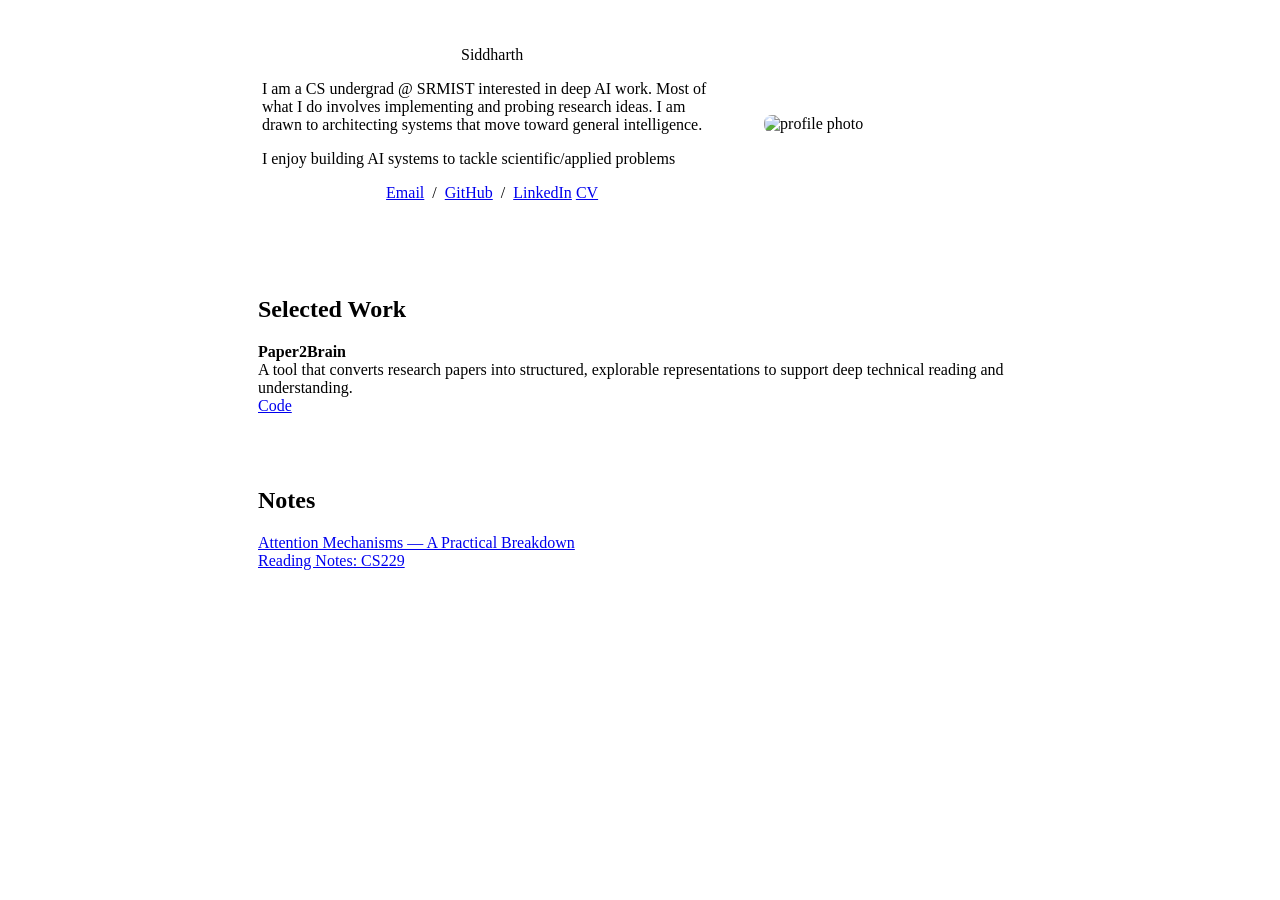
==== index.html @ 446a8a5c "Update index.html" ====
<!DOCTYPE HTML>
<html lang="en">
<head>
  <meta charset="UTF-8">
  <title>Siddharth</title>

  <meta name="viewport" content="width=device-width, initial-scale=1">
  <meta name="author" content="Siddharth">

  <link rel="shortcut icon" href="images/favicon/favicon.ico" type="image/x-icon">
  <link rel="stylesheet" type="text/css" href="stylesheet.css">
</head>

  
<body>
  <table style="width:100%;max-width:800px;margin:auto;border-collapse:separate;">
    <tr>
      <td style="padding:2.5%;width:63%;vertical-align:middle">
        <p class="name" style="text-align:center;">
          Siddharth
        </p>

        <p>
          I am a CS undergrad @ SRMIST interested in deep AI work.
          Most of what I do involves implementing and probing research ideas.
          I am drawn to architecting systems that move toward general intelligence.
        </p>

        <p>
          I enjoy building AI systems to tackle scientific/applied problems
        </p>

        <p style="text-align:center">
          <a href="mailto:sr5767@srmist.edu.in">Email</a> &nbsp;/&nbsp;
          <a href="https://github.com/Sid00867">GitHub</a> &nbsp;/&nbsp;
          <a href="https://www.linkedin.com/in/siddharth-r-7a298632a/">LinkedIn</a>
          <a href="https://linkedin.com/in/yourprofile">CV</a>
        </p>
      </td>

      <td style="padding:2.5%;width:37%;max-width:37%">
        <img src="images/profile.png"
             alt="profile photo"
             style="width:100%;max-width:100%;object-fit:cover;border-radius:8px;">
      </td>
    </tr>
  </table>

  <br>

  <table style="width:100%;max-width:800px;margin:auto;">
    <tr>
      <td style="padding:16px;vertical-align:middle">
        <h2>Selected Work</h2>

        <p>
          <b>Paper2Brain</b><br>
          A tool that converts research papers into structured, explorable representations
          to support deep technical reading and understanding.
          <br>
          <a href="https://github.com/Sid00867/Paper2Brain">Code</a>
        </p>

      </td>
    </tr>
  </table>

  <table style="width:100%;max-width:800px;margin:auto;">
    <tr>
      <td style="padding:16px;vertical-align:middle">
        <h2>Notes</h2>

        <p>
          <a href="#">Attention Mechanisms — A Practical Breakdown</a><br>
          <a href="#">Reading Notes: CS229</a>
        </p>
      </td>
    </tr>
  </table>
</body>
</html>
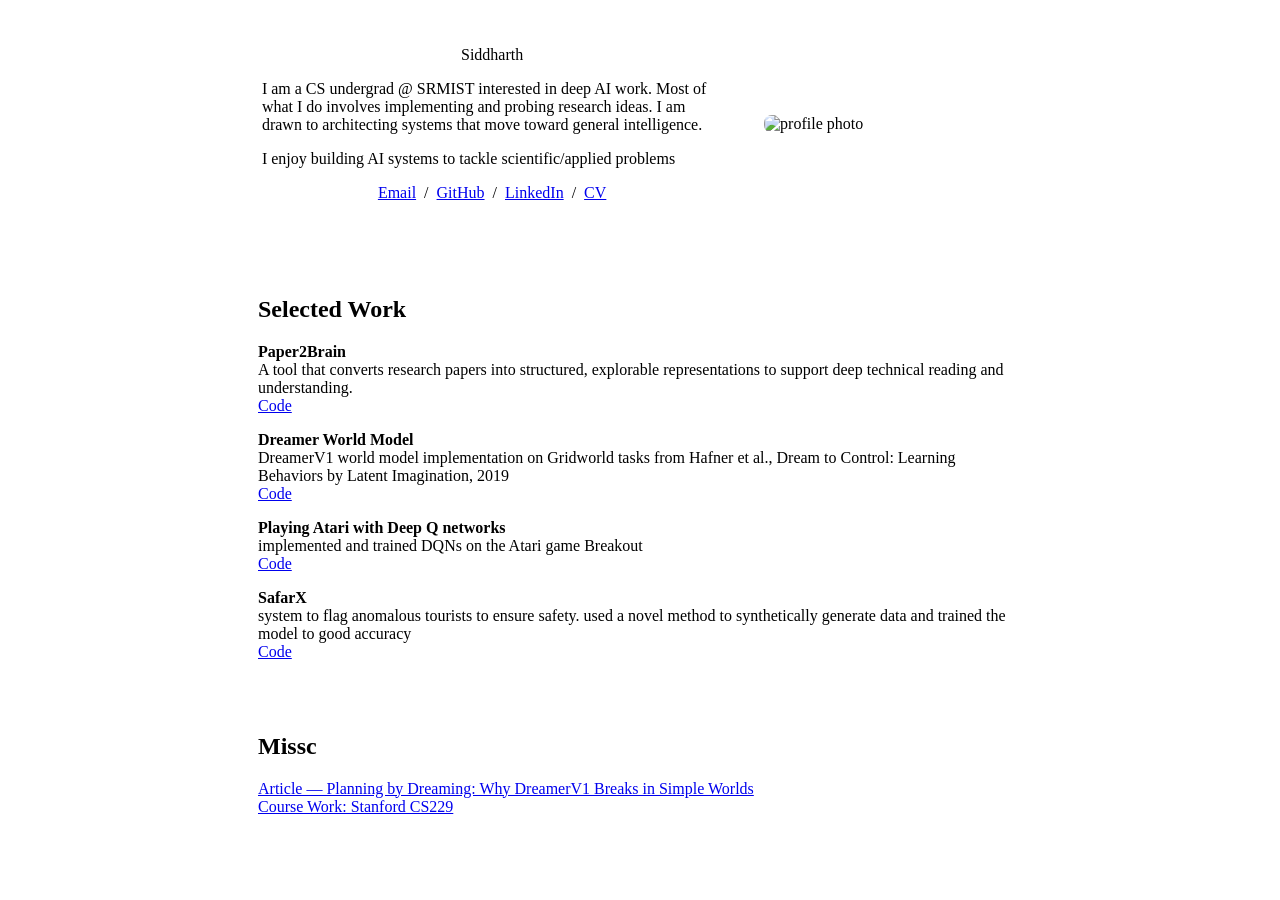
==== commit 2c1d9886: "Update project links and section title in index.html Added project descriptions and links for Dreame" ====
--- a/index.html
+++ b/index.html
@@ -33,7 +33,7 @@
         <p style="text-align:center">
           <a href="mailto:sr5767@srmist.edu.in">Email</a> &nbsp;/&nbsp;
           <a href="https://github.com/Sid00867">GitHub</a> &nbsp;/&nbsp;
-          <a href="https://www.linkedin.com/in/siddharth-r-7a298632a/">LinkedIn</a>
+          <a href="https://www.linkedin.com/in/siddharth-r-7a298632a/">LinkedIn</a> &nbsp;/&nbsp;
           <a href="https://linkedin.com/in/yourprofile">CV</a>
         </p>
       </td>
@@ -61,6 +61,28 @@
           <a href="https://github.com/Sid00867/Paper2Brain">Code</a>
         </p>
 
+        <p>
+          <b>Dreamer World Model</b><br>
+          DreamerV1 world model implementation on Gridworld tasks from Hafner et al., Dream to Control: Learning Behaviors by Latent Imagination, 2019
+          <br>
+          <a href="https://github.com/Sid00867/Dreamer-World-Model">Code</a>
+        </p>
+
+        <p>
+          <b>Playing Atari with Deep Q networks</b><br>
+          implemented and trained DQNs on the Atari game Breakout
+          <br>
+          <a href="https://github.com/Sid00867/Atari-with-DQN">Code</a>
+        </p>
+
+        <p>
+          <b>SafarX</b><br>
+          system to flag anomalous tourists to ensure safety. used a novel method to synthetically generate data and trained the model to good accuracy
+          <br>
+          <a href="https://github.com/Sid00867/Atari-with-DQN">Code</a>
+        </p>
+
+
       </td>
     </tr>
   </table>
@@ -68,11 +90,11 @@
   <table style="width:100%;max-width:800px;margin:auto;">
     <tr>
       <td style="padding:16px;vertical-align:middle">
-        <h2>Notes</h2>
-
+        <h2>Missc</h2>
         <p>
-          <a href="#">Attention Mechanisms — A Practical Breakdown</a><br>
-          <a href="#">Reading Notes: CS229</a>
+          <a href="https://medium.com/@siddhartharduino/planning-by-dreaming-why-dreamerv1-breaks-in-simple-worlds-64ef14acd82a">Article — Planning by Dreaming:
+Why DreamerV1 Breaks in Simple Worlds</a><br>
+          <a href="https://github.com/Sid00867/Stanford-CS229-Assignments">Course Work: Stanford CS229</a>
         </p>
       </td>
     </tr>
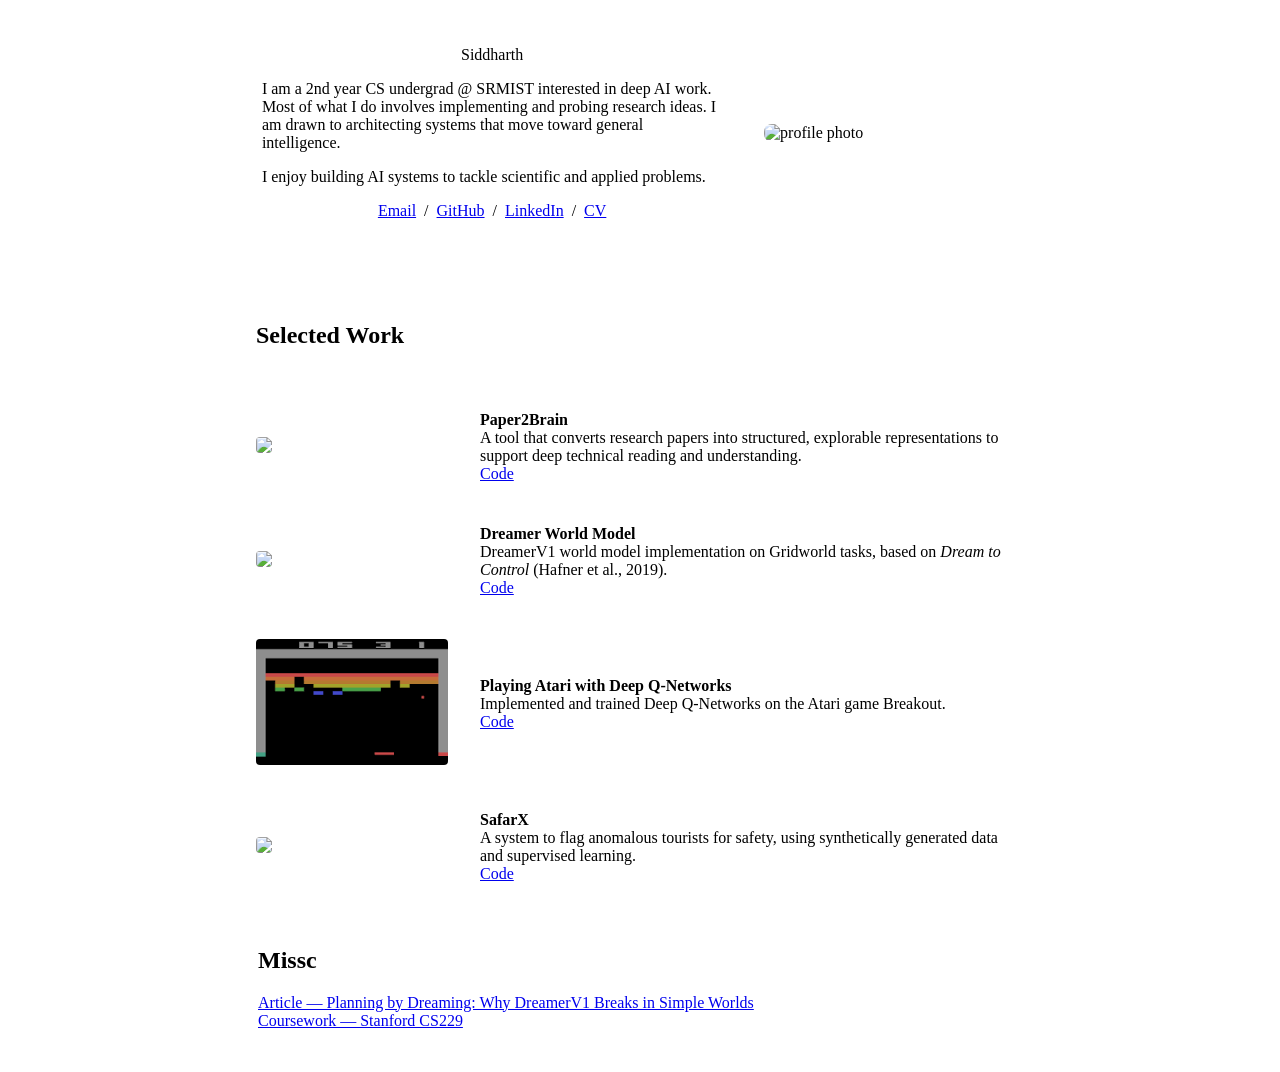
==== commit 4ed2bfa5: "Revise personal details and selected work section Updated personal information and project descripti" ====
--- a/index.html
+++ b/index.html
@@ -11,7 +11,6 @@
   <link rel="stylesheet" type="text/css" href="stylesheet.css">
 </head>
 
-  
 <body>
   <table style="width:100%;max-width:800px;margin:auto;border-collapse:separate;">
     <tr>
@@ -21,20 +20,20 @@
         </p>
 
         <p>
-          I am a CS undergrad @ SRMIST interested in deep AI work.
+          I am a 2nd year CS undergrad @ SRMIST interested in deep AI work.
           Most of what I do involves implementing and probing research ideas.
           I am drawn to architecting systems that move toward general intelligence.
         </p>
 
         <p>
-          I enjoy building AI systems to tackle scientific/applied problems
+          I enjoy building AI systems to tackle scientific and applied problems.
         </p>
 
         <p style="text-align:center">
           <a href="mailto:sr5767@srmist.edu.in">Email</a> &nbsp;/&nbsp;
           <a href="https://github.com/Sid00867">GitHub</a> &nbsp;/&nbsp;
           <a href="https://www.linkedin.com/in/siddharth-r-7a298632a/">LinkedIn</a> &nbsp;/&nbsp;
-          <a href="https://linkedin.com/in/yourprofile">CV</a>
+          <a href="#">CV</a>
         </p>
       </td>
 
@@ -48,41 +47,62 @@
 
   <br>
 
-  <table style="width:100%;max-width:800px;margin:auto;">
+  <!-- Selected Work -->
+  <table style="width:100%;max-width:800px;margin:auto;border-spacing:0 10px;">
     <tr>
-      <td style="padding:16px;vertical-align:middle">
+      <td colspan="2" style="padding:16px;">
         <h2>Selected Work</h2>
+      </td>
+    </tr>
 
-        <p>
-          <b>Paper2Brain</b><br>
-          A tool that converts research papers into structured, explorable representations
-          to support deep technical reading and understanding.
-          <br>
-          <a href="https://github.com/Sid00867/Paper2Brain">Code</a>
-        </p>
+    <tr>
+      <td style="padding:16px;width:28%;vertical-align:middle">
+        <img src="images/paper2brain.png" width="100%" style="border-radius:4px;">
+      </td>
+      <td style="padding:16px;width:72%;vertical-align:middle">
+        <b>Paper2Brain</b><br>
+        A tool that converts research papers into structured, explorable representations
+        to support deep technical reading and understanding.
+        <br>
+        <a href="https://github.com/Sid00867/Paper2Brain">Code</a>
+      </td>
+    </tr>
 
-        <p>
-          <b>Dreamer World Model</b><br>
-          DreamerV1 world model implementation on Gridworld tasks from Hafner et al., Dream to Control: Learning Behaviors by Latent Imagination, 2019
-          <br>
-          <a href="https://github.com/Sid00867/Dreamer-World-Model">Code</a>
-        </p>
+    <tr>
+      <td style="padding:16px;width:28%;vertical-align:middle">
+        <img src="images/dreamer.png" width="100%" style="border-radius:4px;">
+      </td>
+      <td style="padding:16px;width:72%;vertical-align:middle">
+        <b>Dreamer World Model</b><br>
+        DreamerV1 world model implementation on Gridworld tasks, based on
+        <em>Dream to Control</em> (Hafner et al., 2019).
+        <br>
+        <a href="https://github.com/Sid00867/Dreamer-World-Model">Code</a>
+      </td>
+    </tr>
 
-        <p>
-          <b>Playing Atari with Deep Q networks</b><br>
-          implemented and trained DQNs on the Atari game Breakout
-          <br>
-          <a href="https://github.com/Sid00867/Atari-with-DQN">Code</a>
-        </p>
+    <tr>
+      <td style="padding:16px;width:28%;vertical-align:middle">
+        <img src="images/dqn.png" width="100%" style="border-radius:4px;">
+      </td>
+      <td style="padding:16px;width:72%;vertical-align:middle">
+        <b>Playing Atari with Deep Q-Networks</b><br>
+        Implemented and trained Deep Q-Networks on the Atari game Breakout.
+        <br>
+        <a href="https://github.com/Sid00867/Atari-with-DQN">Code</a>
+      </td>
+    </tr>
 
-        <p>
-          <b>SafarX</b><br>
-          system to flag anomalous tourists to ensure safety. used a novel method to synthetically generate data and trained the model to good accuracy
-          <br>
-          <a href="https://github.com/Sid00867/Atari-with-DQN">Code</a>
-        </p>
-
-
+    <tr>
+      <td style="padding:16px;width:28%;vertical-align:middle">
+        <img src="images/safarx.png" width="100%" style="border-radius:4px;">
+      </td>
+      <td style="padding:16px;width:72%;vertical-align:middle">
+        <b>SafarX</b><br>
+        A system to flag anomalous tourists for safety, using synthetically generated data
+        and supervised learning.
+        <br>
+        <a href="https://github.com/Sid00867/safarX">Code</a>
       </td>
     </tr>
   </table>
@@ -92,9 +112,12 @@
       <td style="padding:16px;vertical-align:middle">
         <h2>Missc</h2>
         <p>
-          <a href="https://medium.com/@siddhartharduino/planning-by-dreaming-why-dreamerv1-breaks-in-simple-worlds-64ef14acd82a">Article — Planning by Dreaming:
-Why DreamerV1 Breaks in Simple Worlds</a><br>
-          <a href="https://github.com/Sid00867/Stanford-CS229-Assignments">Course Work: Stanford CS229</a>
+          <a href="https://medium.com/@siddhartharduino/planning-by-dreaming-why-dreamerv1-breaks-in-simple-worlds-64ef14acd82a">
+            Article — Planning by Dreaming: Why DreamerV1 Breaks in Simple Worlds
+          </a><br>
+          <a href="https://github.com/Sid00867/Stanford-CS229-Assignments">
+            Coursework — Stanford CS229
+          </a>
         </p>
       </td>
     </tr>
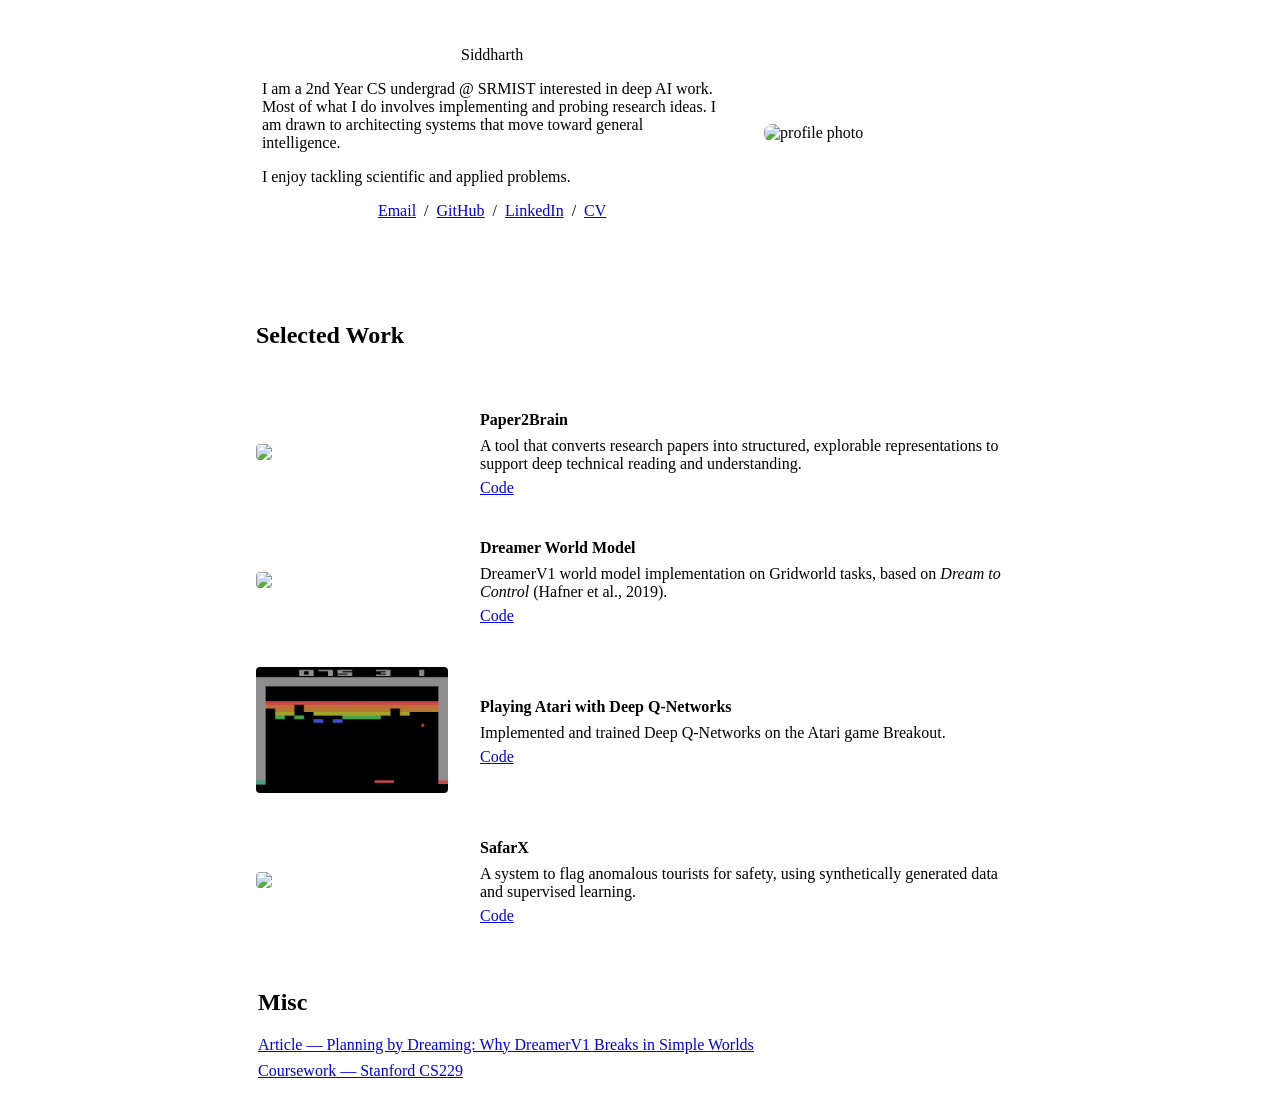
==== commit f7c7acc6: "Refine text and formatting in index.html Updated text for clarity and improved formatting in project" ====
--- a/index.html
+++ b/index.html
@@ -12,6 +12,7 @@
 </head>
 
 <body>
+  <!-- Header -->
   <table style="width:100%;max-width:800px;margin:auto;border-collapse:separate;">
     <tr>
       <td style="padding:2.5%;width:63%;vertical-align:middle">
@@ -20,13 +21,13 @@
         </p>
 
         <p>
-          I am a 2nd year CS undergrad @ SRMIST interested in deep AI work.
+          I am a 2nd Year CS undergrad @ SRMIST interested in deep AI work.
           Most of what I do involves implementing and probing research ideas.
           I am drawn to architecting systems that move toward general intelligence.
         </p>
 
         <p>
-          I enjoy building AI systems to tackle scientific and applied problems.
+          I enjoy tackling scientific and applied problems.
         </p>
 
         <p style="text-align:center">
@@ -55,66 +56,95 @@
       </td>
     </tr>
 
+    <!-- Paper2Brain -->
     <tr>
       <td style="padding:16px;width:28%;vertical-align:middle">
         <img src="images/paper2brain.png" width="100%" style="border-radius:4px;">
       </td>
       <td style="padding:16px;width:72%;vertical-align:middle">
-        <b>Paper2Brain</b><br>
-        A tool that converts research papers into structured, explorable representations
-        to support deep technical reading and understanding.
-        <br>
-        <a href="https://github.com/Sid00867/Paper2Brain">Code</a>
+        <b>Paper2Brain</b>
+
+        <p style="margin:8px 0 6px 0;">
+          A tool that converts research papers into structured, explorable representations
+          to support deep technical reading and understanding.
+        </p>
+
+        <p style="margin:0;">
+          <a href="https://github.com/Sid00867/Paper2Brain">Code</a>
+        </p>
       </td>
     </tr>
 
+    <!-- Dreamer -->
     <tr>
       <td style="padding:16px;width:28%;vertical-align:middle">
         <img src="images/dreamer.png" width="100%" style="border-radius:4px;">
       </td>
       <td style="padding:16px;width:72%;vertical-align:middle">
-        <b>Dreamer World Model</b><br>
-        DreamerV1 world model implementation on Gridworld tasks, based on
-        <em>Dream to Control</em> (Hafner et al., 2019).
-        <br>
-        <a href="https://github.com/Sid00867/Dreamer-World-Model">Code</a>
+        <b>Dreamer World Model</b>
+
+        <p style="margin:8px 0 6px 0;">
+          DreamerV1 world model implementation on Gridworld tasks, based on
+          <em>Dream to Control</em> (Hafner et al., 2019).
+        </p>
+
+        <p style="margin:0;">
+          <a href="https://github.com/Sid00867/Dreamer-World-Model">Code</a>
+        </p>
       </td>
     </tr>
 
+    <!-- DQN -->
     <tr>
       <td style="padding:16px;width:28%;vertical-align:middle">
         <img src="images/dqn.png" width="100%" style="border-radius:4px;">
       </td>
       <td style="padding:16px;width:72%;vertical-align:middle">
-        <b>Playing Atari with Deep Q-Networks</b><br>
-        Implemented and trained Deep Q-Networks on the Atari game Breakout.
-        <br>
-        <a href="https://github.com/Sid00867/Atari-with-DQN">Code</a>
+        <b>Playing Atari with Deep Q-Networks</b>
+
+        <p style="margin:8px 0 6px 0;">
+          Implemented and trained Deep Q-Networks on the Atari game Breakout.
+        </p>
+
+        <p style="margin:0;">
+          <a href="https://github.com/Sid00867/Atari-with-DQN">Code</a>
+        </p>
       </td>
     </tr>
 
+    <!-- SafarX -->
     <tr>
       <td style="padding:16px;width:28%;vertical-align:middle">
         <img src="images/safarx.png" width="100%" style="border-radius:4px;">
       </td>
       <td style="padding:16px;width:72%;vertical-align:middle">
-        <b>SafarX</b><br>
-        A system to flag anomalous tourists for safety, using synthetically generated data
-        and supervised learning.
-        <br>
-        <a href="https://github.com/Sid00867/safarX">Code</a>
+        <b>SafarX</b>
+
+        <p style="margin:8px 0 6px 0;">
+          A system to flag anomalous tourists for safety, using synthetically generated
+          data and supervised learning.
+        </p>
+
+        <p style="margin:0;">
+          <a href="https://github.com/Sid00867/safarX">Code</a>
+        </p>
       </td>
     </tr>
   </table>
 
+  <!-- Misc -->
   <table style="width:100%;max-width:800px;margin:auto;">
     <tr>
       <td style="padding:16px;vertical-align:middle">
-        <h2>Missc</h2>
-        <p>
+        <h2>Misc</h2>
+
+        <p style="margin:8px 0;">
           <a href="https://medium.com/@siddhartharduino/planning-by-dreaming-why-dreamerv1-breaks-in-simple-worlds-64ef14acd82a">
             Article — Planning by Dreaming: Why DreamerV1 Breaks in Simple Worlds
-          </a><br>
+          </a>
+        </p>
+
+        <p style="margin:0;">
           <a href="https://github.com/Sid00867/Stanford-CS229-Assignments">
             Coursework — Stanford CS229
           </a>
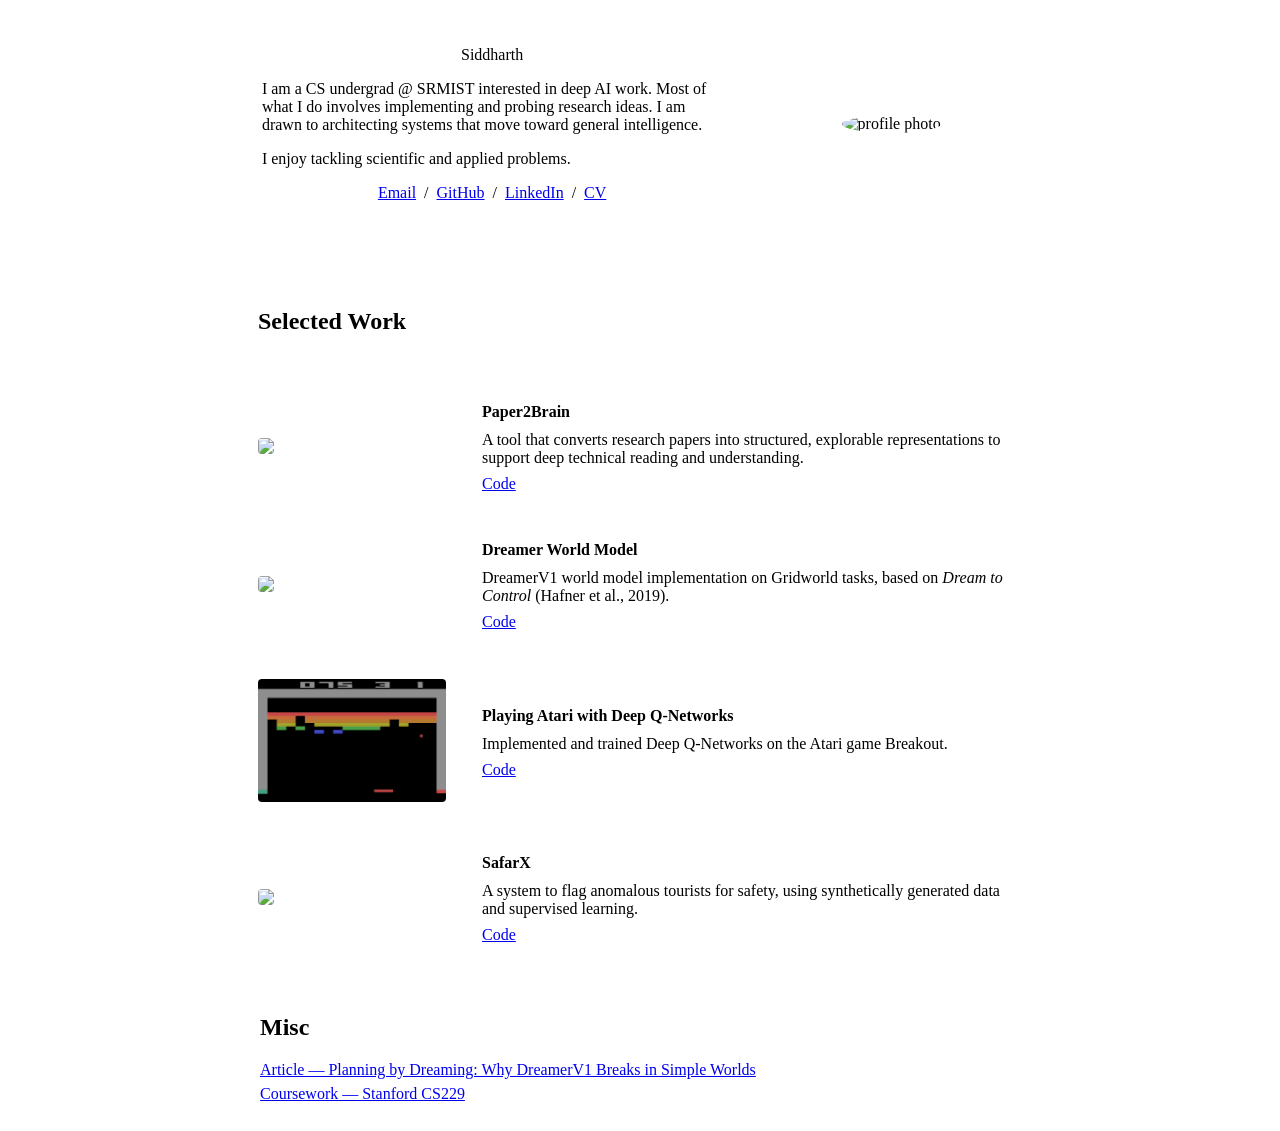
==== commit 44b7ec12: "Refine text and styles in index.html Updated various text and styling elements for improved presenta" ====
--- a/index.html
+++ b/index.html
@@ -21,7 +21,7 @@
         </p>
 
         <p>
-          I am a 2nd Year CS undergrad @ SRMIST interested in deep AI work.
+          I am a CS undergrad @ SRMIST interested in deep AI work.
           Most of what I do involves implementing and probing research ideas.
           I am drawn to architecting systems that move toward general intelligence.
         </p>
@@ -38,10 +38,16 @@
         </p>
       </td>
 
-      <td style="padding:2.5%;width:37%;max-width:37%">
+      <td style="padding:2.5%;width:37%;max-width:37%;text-align:center">
         <img src="images/profile.png"
              alt="profile photo"
-             style="width:100%;max-width:100%;object-fit:cover;border-radius:8px;">
+             style="
+               width:85%;
+               max-width:260px;
+               aspect-ratio:1/1;
+               object-fit:cover;
+               border-radius:50%;
+             ">
       </td>
     </tr>
   </table>
@@ -49,22 +55,22 @@
   <br>
 
   <!-- Selected Work -->
-  <table style="width:100%;max-width:800px;margin:auto;border-spacing:0 10px;">
+  <table style="width:100%;max-width:800px;margin:auto;border-spacing:0 12px;">
     <tr>
-      <td colspan="2" style="padding:16px;">
+      <td colspan="2" style="padding:18px;">
         <h2>Selected Work</h2>
       </td>
     </tr>
 
     <!-- Paper2Brain -->
     <tr>
-      <td style="padding:16px;width:28%;vertical-align:middle">
+      <td style="padding:18px;width:28%;vertical-align:middle">
         <img src="images/paper2brain.png" width="100%" style="border-radius:4px;">
       </td>
-      <td style="padding:16px;width:72%;vertical-align:middle">
+      <td style="padding:18px;width:72%;vertical-align:middle">
         <b>Paper2Brain</b>
 
-        <p style="margin:8px 0 6px 0;">
+        <p style="margin:10px 0 8px 0;">
           A tool that converts research papers into structured, explorable representations
           to support deep technical reading and understanding.
         </p>
@@ -77,13 +83,13 @@
 
     <!-- Dreamer -->
     <tr>
-      <td style="padding:16px;width:28%;vertical-align:middle">
+      <td style="padding:18px;width:28%;vertical-align:middle">
         <img src="images/dreamer.png" width="100%" style="border-radius:4px;">
       </td>
-      <td style="padding:16px;width:72%;vertical-align:middle">
+      <td style="padding:18px;width:72%;vertical-align:middle">
         <b>Dreamer World Model</b>
 
-        <p style="margin:8px 0 6px 0;">
+        <p style="margin:10px 0 8px 0;">
           DreamerV1 world model implementation on Gridworld tasks, based on
           <em>Dream to Control</em> (Hafner et al., 2019).
         </p>
@@ -96,13 +102,13 @@
 
     <!-- DQN -->
     <tr>
-      <td style="padding:16px;width:28%;vertical-align:middle">
+      <td style="padding:18px;width:28%;vertical-align:middle">
         <img src="images/dqn.png" width="100%" style="border-radius:4px;">
       </td>
-      <td style="padding:16px;width:72%;vertical-align:middle">
+      <td style="padding:18px;width:72%;vertical-align:middle">
         <b>Playing Atari with Deep Q-Networks</b>
 
-        <p style="margin:8px 0 6px 0;">
+        <p style="margin:10px 0 8px 0;">
           Implemented and trained Deep Q-Networks on the Atari game Breakout.
         </p>
 
@@ -114,13 +120,13 @@
 
     <!-- SafarX -->
     <tr>
-      <td style="padding:16px;width:28%;vertical-align:middle">
+      <td style="padding:18px;width:28%;vertical-align:middle">
         <img src="images/safarx.png" width="100%" style="border-radius:4px;">
       </td>
-      <td style="padding:16px;width:72%;vertical-align:middle">
+      <td style="padding:18px;width:72%;vertical-align:middle">
         <b>SafarX</b>
 
-        <p style="margin:8px 0 6px 0;">
+        <p style="margin:10px 0 8px 0;">
           A system to flag anomalous tourists for safety, using synthetically generated
           data and supervised learning.
         </p>
@@ -135,10 +141,10 @@
   <!-- Misc -->
   <table style="width:100%;max-width:800px;margin:auto;">
     <tr>
-      <td style="padding:16px;vertical-align:middle">
+      <td style="padding:18px;vertical-align:middle">
         <h2>Misc</h2>
 
-        <p style="margin:8px 0;">
+        <p style="margin:10px 0 6px 0;">
           <a href="https://medium.com/@siddhartharduino/planning-by-dreaming-why-dreamerv1-breaks-in-simple-worlds-64ef14acd82a">
             Article — Planning by Dreaming: Why DreamerV1 Breaks in Simple Worlds
           </a>
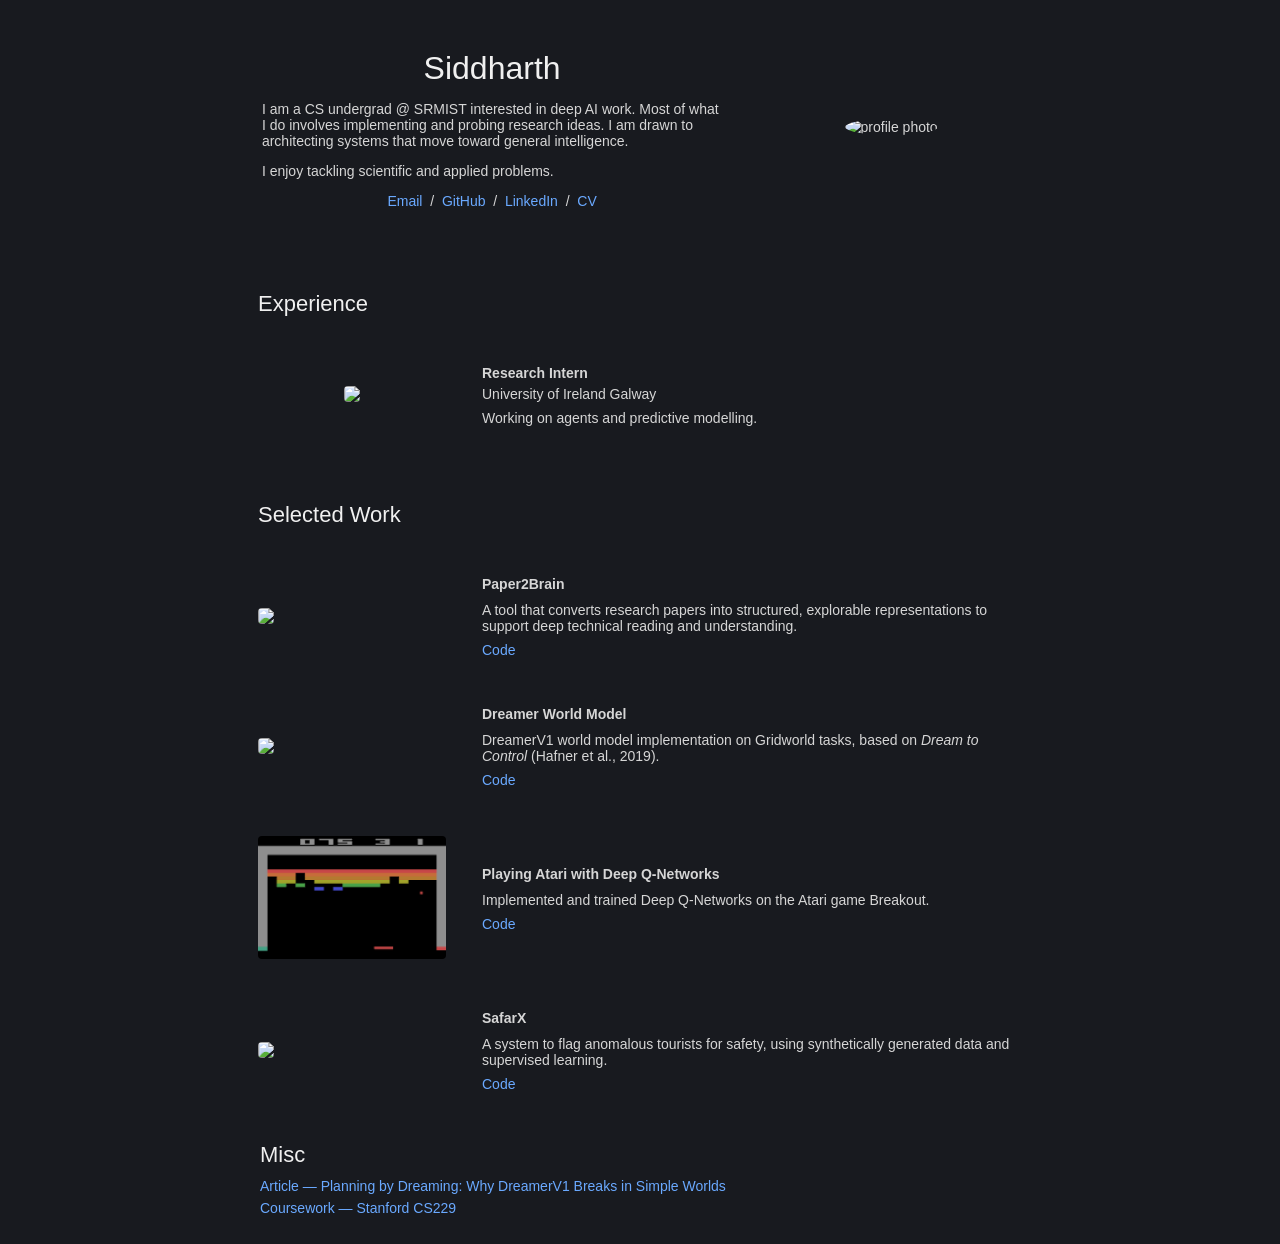
==== commit 160f5522: "Add Experience section with Research Intern role at University of Ireland Galway" ====
--- a/index.html
+++ b/index.html
@@ -34,7 +34,7 @@
           <a href="mailto:sr5767@srmist.edu.in">Email</a> &nbsp;/&nbsp;
           <a href="https://github.com/Sid00867">GitHub</a> &nbsp;/&nbsp;
           <a href="https://www.linkedin.com/in/siddharth-r-7a298632a/">LinkedIn</a> &nbsp;/&nbsp;
-          <a href="#">CV</a>
+          <a href="data/CV.pdf">CV</a>
         </p>
       </td>
 
@@ -44,10 +44,37 @@
              style="
                width:85%;
                max-width:260px;
-               aspect-ratio:1/1;
+               aspect-ratio:1 / 1;
                object-fit:cover;
+               object-position:50% 10%;
                border-radius:50%;
              ">
+      </td>
+    </tr>
+  </table>
+
+  <br>
+
+  <!-- Experience -->
+  <table style="width:100%;max-width:800px;margin:auto;border-spacing:0 12px;">
+    <tr>
+      <td colspan="2" style="padding:18px;">
+        <h2>Experience</h2>
+      </td>
+    </tr>
+
+    <tr>
+      <td style="padding:18px;width:28%;vertical-align:middle;text-align:center">
+        <img src="images/uigalway-logo.png" width="100%" style="border-radius:4px;max-width:120px;">
+      </td>
+      <td style="padding:18px;width:72%;vertical-align:middle">
+        <b>Research Intern</b>
+        <p style="margin:5px 0 8px 0;">
+          University of Ireland Galway
+        </p>
+        <p style="margin:0;">
+          Working on agents and predictive modelling.
+        </p>
       </td>
     </tr>
   </table>
@@ -62,75 +89,63 @@
       </td>
     </tr>
 
-    <!-- Paper2Brain -->
     <tr>
       <td style="padding:18px;width:28%;vertical-align:middle">
         <img src="images/paper2brain.png" width="100%" style="border-radius:4px;">
       </td>
       <td style="padding:18px;width:72%;vertical-align:middle">
         <b>Paper2Brain</b>
-
         <p style="margin:10px 0 8px 0;">
           A tool that converts research papers into structured, explorable representations
           to support deep technical reading and understanding.
         </p>
-
         <p style="margin:0;">
           <a href="https://github.com/Sid00867/Paper2Brain">Code</a>
         </p>
       </td>
     </tr>
 
-    <!-- Dreamer -->
     <tr>
       <td style="padding:18px;width:28%;vertical-align:middle">
         <img src="images/dreamer.png" width="100%" style="border-radius:4px;">
       </td>
       <td style="padding:18px;width:72%;vertical-align:middle">
         <b>Dreamer World Model</b>
-
         <p style="margin:10px 0 8px 0;">
           DreamerV1 world model implementation on Gridworld tasks, based on
           <em>Dream to Control</em> (Hafner et al., 2019).
         </p>
-
         <p style="margin:0;">
           <a href="https://github.com/Sid00867/Dreamer-World-Model">Code</a>
         </p>
       </td>
     </tr>
 
-    <!-- DQN -->
     <tr>
       <td style="padding:18px;width:28%;vertical-align:middle">
         <img src="images/dqn.png" width="100%" style="border-radius:4px;">
       </td>
       <td style="padding:18px;width:72%;vertical-align:middle">
         <b>Playing Atari with Deep Q-Networks</b>
-
         <p style="margin:10px 0 8px 0;">
           Implemented and trained Deep Q-Networks on the Atari game Breakout.
         </p>
-
         <p style="margin:0;">
           <a href="https://github.com/Sid00867/Atari-with-DQN">Code</a>
         </p>
       </td>
     </tr>
 
-    <!-- SafarX -->
     <tr>
       <td style="padding:18px;width:28%;vertical-align:middle">
         <img src="images/safarx.png" width="100%" style="border-radius:4px;">
       </td>
       <td style="padding:18px;width:72%;vertical-align:middle">
         <b>SafarX</b>
-
         <p style="margin:10px 0 8px 0;">
           A system to flag anomalous tourists for safety, using synthetically generated
           data and supervised learning.
         </p>
-
         <p style="margin:0;">
           <a href="https://github.com/Sid00867/safarX">Code</a>
         </p>
--- a/stylesheet.css
+++ b/stylesheet.css
@@ -0,0 +1,171 @@
+/* latin-ext */
+@font-face {
+  font-family: 'Lato';
+  font-style: italic;
+  font-weight: 400;
+  src: local('Lato Italic'), local('Lato-Italic'), url(https://fonts.gstatic.com/s/lato/v15/S6u8w4BMUTPHjxsAUi-qNiXg7eU0.woff2) format('woff2');
+  unicode-range: U+0100-024F, U+0259, U+1E00-1EFF, U+2020, U+20A0-20AB, U+20AD-20CF, U+2113, U+2C60-2C7F, U+A720-A7FF;
+}
+/* latin */
+@font-face {
+  font-family: 'Lato';
+  font-style: italic;
+  font-weight: 400;
+  src: local('Lato Italic'), local('Lato-Italic'), url(https://fonts.gstatic.com/s/lato/v15/S6u8w4BMUTPHjxsAXC-qNiXg7Q.woff2) format('woff2');
+  unicode-range: U+0000-00FF, U+0131, U+0152-0153, U+02BB-02BC, U+02C6, U+02DA, U+02DC, U+2000-206F, U+2074, U+20AC, U+2122, U+2191, U+2193, U+2212, U+2215, U+FEFF, U+FFFD;
+}
+/* latin-ext */
+@font-face {
+  font-family: 'Lato';
+  font-style: italic;
+  font-weight: 700;
+  src: local('Lato Bold Italic'), local('Lato-BoldItalic'), url(https://fonts.gstatic.com/s/lato/v15/S6u_w4BMUTPHjxsI5wq_FQftx9897sxZ.woff2) format('woff2');
+  unicode-range: U+0100-024F, U+0259, U+1E00-1EFF, U+2020, U+20A0-20AB, U+20AD-20CF, U+2113, U+2C60-2C7F, U+A720-A7FF;
+}
+/* latin */
+@font-face {
+  font-family: 'Lato';
+  font-style: italic;
+  font-weight: 700;
+  src: local('Lato Bold Italic'), local('Lato-BoldItalic'), url(https://fonts.gstatic.com/s/lato/v15/S6u_w4BMUTPHjxsI5wq_Gwftx9897g.woff2) format('woff2');
+  unicode-range: U+0000-00FF, U+0131, U+0152-0153, U+02BB-02BC, U+02C6, U+02DA, U+02DC, U+2000-206F, U+2074, U+20AC, U+2122, U+2191, U+2193, U+2212, U+2215, U+FEFF, U+FFFD;
+}
+/* latin-ext */
+@font-face {
+  font-family: 'Lato';
+  font-style: normal;
+  font-weight: 400;
+  src: local('Lato Regular'), local('Lato-Regular'), url(https://fonts.gstatic.com/s/lato/v15/S6uyw4BMUTPHjxAwXiWtFCfQ7A.woff2) format('woff2');
+  unicode-range: U+0100-024F, U+0259, U+1E00-1EFF, U+2020, U+20A0-20AB, U+20AD-20CF, U+2113, U+2C60-2C7F, U+A720-A7FF;
+}
+/* latin */
+@font-face {
+  font-family: 'Lato';
+  font-style: normal;
+  font-weight: 400;
+  src: local('Lato Regular'), local('Lato-Regular'), url(https://fonts.gstatic.com/s/lato/v15/S6uyw4BMUTPHjx4wXiWtFCc.woff2) format('woff2');
+  unicode-range: U+0000-00FF, U+0131, U+0152-0153, U+02BB-02BC, U+02C6, U+02DA, U+02DC, U+2000-206F, U+2074, U+20AC, U+2122, U+2191, U+2193, U+2212, U+2215, U+FEFF, U+FFFD;
+}
+/* latin-ext */
+@font-face {
+  font-family: 'Lato';
+  font-style: normal;
+  font-weight: 700;
+  src: local('Lato Bold'), local('Lato-Bold'), url(https://fonts.gstatic.com/s/lato/v15/S6u9w4BMUTPHh6UVSwaPGQ3q5d0N7w.woff2) format('woff2');
+  unicode-range: U+0100-024F, U+0259, U+1E00-1EFF, U+2020, U+20A0-20AB, U+20AD-20CF, U+2113, U+2C60-2C7F, U+A720-A7FF;
+}
+/* latin */
+@font-face {
+  font-family: 'Lato';
+  font-style: normal;
+  font-weight: 700;
+  src: local('Lato Bold'), local('Lato-Bold'), url(https://fonts.gstatic.com/s/lato/v15/S6u9w4BMUTPHh6UVSwiPGQ3q5d0.woff2) format('woff2');
+  unicode-range: U+0000-00FF, U+0131, U+0152-0153, U+02BB-02BC, U+02C6, U+02DA, U+02DC, U+2000-206F, U+2074, U+20AC, U+2122, U+2191, U+2193, U+2212, U+2215, U+FEFF, U+FFFD;
+}
+
+a {
+  color: #1772d0;
+  text-decoration: none;
+}
+
+a:focus,
+a:hover {
+  color: #f09228;
+  text-decoration: none;
+}
+
+body,
+td,
+th,
+tr,
+p,
+a {
+  font-family: 'Lato', Verdana, Helvetica, sans-serif;
+  font-size: 14px;
+}
+
+strong {
+  font-family: 'Lato', Verdana, Helvetica, sans-serif;
+  font-size: 14px;
+}
+
+h2 {
+  margin: 0;
+  font-weight: normal;
+  font-family: 'Lato', Verdana, Helvetica, sans-serif;
+  font-size: 22px;
+}
+
+.papertitle {
+  font-family: 'Lato', Verdana, Helvetica, sans-serif;
+  font-size: 14px;
+  font-weight: 700;
+}
+
+.name {
+  padding-top: 20px;
+  margin: 0;
+  font-family: 'Lato', Verdana, Helvetica, sans-serif;
+  font-size: 32px;
+}
+
+.one {
+  width: 160px;
+  height: 160px;
+  position: relative;
+}
+
+.two {
+  width: 160px;
+  height: 160px;
+  position: absolute;
+  transition: opacity .2s ease-in-out;
+  -moz-transition: opacity .2s ease-in-out;
+  -webkit-transition: opacity .2s ease-in-out;
+}
+
+.fade {
+  transition: opacity .2s ease-in-out;
+  -moz-transition: opacity .2s ease-in-out;
+  -webkit-transition: opacity .2s ease-in-out;
+}
+
+span.highlight {
+  background-color: #ffffd0;
+}
+
+.colored-box {
+    color: black;
+    padding: 20px;
+    display: inline-block;
+    border-radius: 10px;
+}
+
+
+/* ---------- Dark Theme Override ---------- */
+
+/* ---------- Soft Dark Theme (Academic) ---------- */
+
+body {
+  background-color: #181a1f;   /* soft charcoal, not black */
+  color: #d6d6d6;              /* light gray text */
+}
+
+a {
+  color: #6aa9ff;              /* muted blue */
+}
+
+a:hover,
+a:focus {
+  color: #f2a365;              /* warm accent */
+}
+
+h2,
+.name {
+  color: #f0f0f0;              /* slightly brighter headings */
+}
+
+span.highlight {
+  background-color: #2a2e36;
+}
+
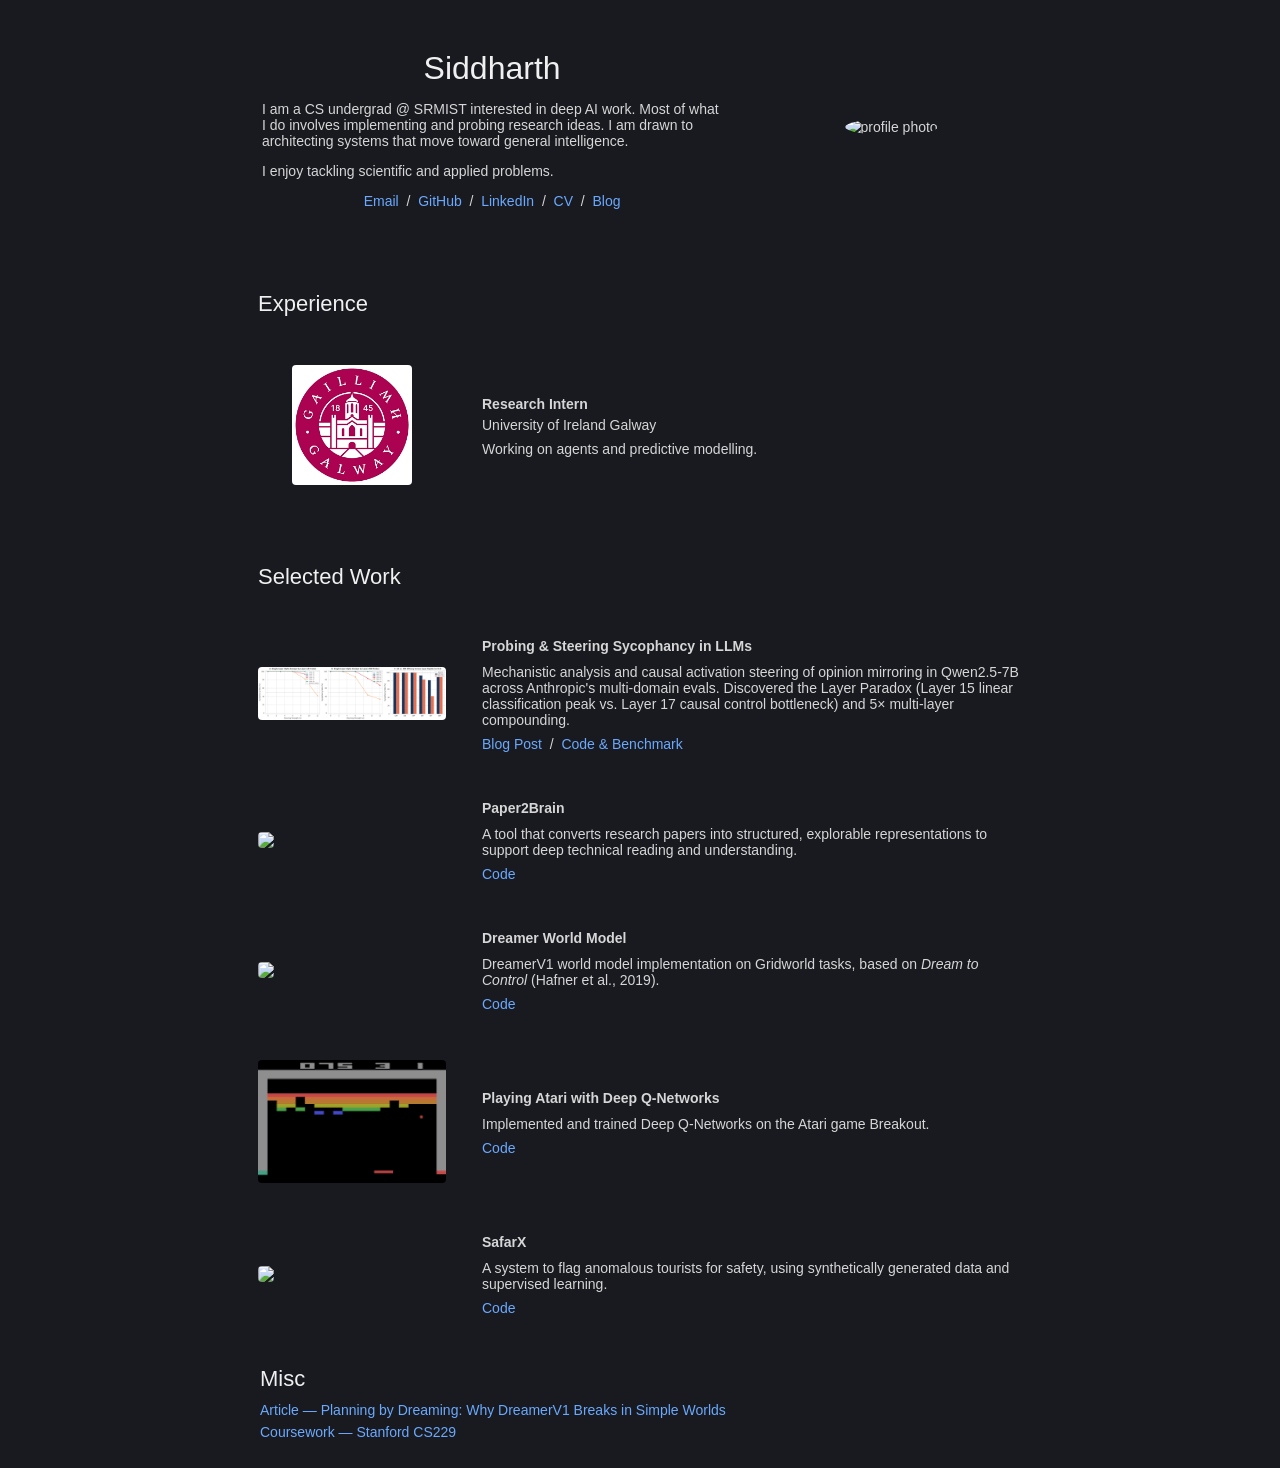
==== commit 8fec9d1c: "feat: add blog page with mechanistic interpretability & activation steering post and results" ====
--- a/index.html
+++ b/index.html
@@ -34,7 +34,8 @@
           <a href="mailto:sr5767@srmist.edu.in">Email</a> &nbsp;/&nbsp;
           <a href="https://github.com/Sid00867">GitHub</a> &nbsp;/&nbsp;
           <a href="https://www.linkedin.com/in/siddharth-r-7a298632a/">LinkedIn</a> &nbsp;/&nbsp;
-          <a href="data/CV.pdf">CV</a>
+          <a href="data/CV.pdf">CV</a> &nbsp;/&nbsp;
+          <a href="blog.html">Blog</a>
         </p>
       </td>
 
@@ -86,6 +87,22 @@
     <tr>
       <td colspan="2" style="padding:18px;">
         <h2>Selected Work</h2>
+      </td>
+    </tr>
+
+    <tr>
+      <td style="padding:18px;width:28%;vertical-align:middle">
+        <img src="images/sycophancy-thumb.png" width="100%" style="border-radius:4px;">
+      </td>
+      <td style="padding:18px;width:72%;vertical-align:middle">
+        <b>Probing &amp; Steering Sycophancy in LLMs</b>
+        <p style="margin:10px 0 8px 0;">
+          Mechanistic analysis and causal activation steering of opinion mirroring in Qwen2.5-7B across Anthropic's multi-domain evals. Discovered the Layer Paradox (Layer 15 linear classification peak vs. Layer 17 causal control bottleneck) and 5&times; multi-layer compounding.
+        </p>
+        <p style="margin:0;">
+          <a href="blog.html">Blog Post</a> &nbsp;/&nbsp;
+          <a href="https://github.com/Sid00867/sycophancy-activation-steering-qwen">Code &amp; Benchmark</a>
+        </p>
       </td>
     </tr>
 
--- a/stylesheet.css
+++ b/stylesheet.css
@@ -169,3 +169,181 @@
   background-color: #2a2e36;
 }
 
+
+
+/* ---------- Blog & Article Styles ---------- */
+
+.blog-container {
+  width: 100%;
+  max-width: 800px;
+  margin: auto;
+  padding: 0 16px 48px 16px;
+  box-sizing: border-box;
+}
+
+.blog-nav {
+  padding: 24px 0 16px 0;
+  border-bottom: 1px solid #2a2e36;
+  margin-bottom: 24px;
+  display: flex;
+  justify-content: space-between;
+  align-items: center;
+}
+
+.blog-nav a {
+  font-weight: 500;
+}
+
+.blog-title {
+  font-size: 26px;
+  font-weight: 700;
+  color: #f5f5f5;
+  margin: 12px 0 8px 0;
+  line-height: 1.35;
+}
+
+.blog-meta {
+  color: #8b949e;
+  font-size: 13px;
+  margin-bottom: 24px;
+}
+
+.blog-tag {
+  display: inline-block;
+  background-color: #21262d;
+  color: #6aa9ff;
+  padding: 2px 8px;
+  border-radius: 4px;
+  font-size: 12px;
+  margin-right: 6px;
+}
+
+.blog-content {
+  font-size: 15px;
+  line-height: 1.7;
+  color: #d6d6d6;
+}
+
+.blog-content h2 {
+  font-size: 20px;
+  font-weight: 700;
+  color: #f0f0f0;
+  margin: 36px 0 12px 0;
+  border-bottom: 1px solid #2a2e36;
+  padding-bottom: 6px;
+}
+
+.blog-content h3 {
+  font-size: 16px;
+  font-weight: 700;
+  color: #e2e8f0;
+  margin: 24px 0 8px 0;
+}
+
+.blog-content p {
+  margin: 14px 0;
+}
+
+.blog-content ul, .blog-content ol {
+  margin: 14px 0;
+  padding-left: 24px;
+}
+
+.blog-content li {
+  margin: 6px 0;
+}
+
+.blog-content blockquote {
+  border-left: 3px solid #6aa9ff;
+  background-color: #1a1e24;
+  margin: 20px 0;
+  padding: 12px 18px;
+  border-radius: 0 6px 6px 0;
+  color: #c9d1d9;
+  font-style: italic;
+}
+
+.blog-content code {
+  background-color: #21262d;
+  color: #e6edf3;
+  padding: 2px 6px;
+  border-radius: 4px;
+  font-family: 'Consolas', 'Courier New', Courier, monospace;
+  font-size: 13.5px;
+}
+
+.blog-content pre {
+  background-color: #1a1e24;
+  border: 1px solid #2a2e36;
+  border-radius: 6px;
+  padding: 14px 18px;
+  overflow-x: auto;
+  margin: 18px 0;
+}
+
+.blog-content pre code {
+  background: transparent;
+  padding: 0;
+  font-size: 13px;
+  line-height: 1.5;
+  color: #c9d1d9;
+}
+
+.blog-img-container {
+  margin: 28px 0;
+  text-align: center;
+}
+
+.blog-img {
+  width: 100%;
+  max-width: 100%;
+  border-radius: 6px;
+  border: 1px solid #2a2e36;
+  box-shadow: 0 4px 14px rgba(0, 0, 0, 0.45);
+}
+
+.blog-caption {
+  font-size: 12.5px;
+  color: #8b949e;
+  margin-top: 8px;
+  text-align: center;
+  font-style: italic;
+}
+
+.blog-callout {
+  background-color: #1a222d;
+  border: 1px solid #2a3a4d;
+  border-left: 4px solid #f2a365;
+  border-radius: 4px;
+  padding: 14px 18px;
+  margin: 22px 0;
+  font-size: 14px;
+}
+
+.blog-callout strong {
+  color: #f2a365;
+}
+
+.blog-table {
+  width: 100%;
+  border-collapse: collapse;
+  margin: 20px 0;
+  font-size: 13.5px;
+}
+
+.blog-table th,
+.blog-table td {
+  border: 1px solid #2a2e36;
+  padding: 9px 12px;
+  text-align: left;
+}
+
+.blog-table th {
+  background-color: #21262d;
+  color: #f0f0f0;
+  font-weight: 700;
+}
+
+.blog-table tr:nth-child(even) {
+  background-color: #14161a;
+}
